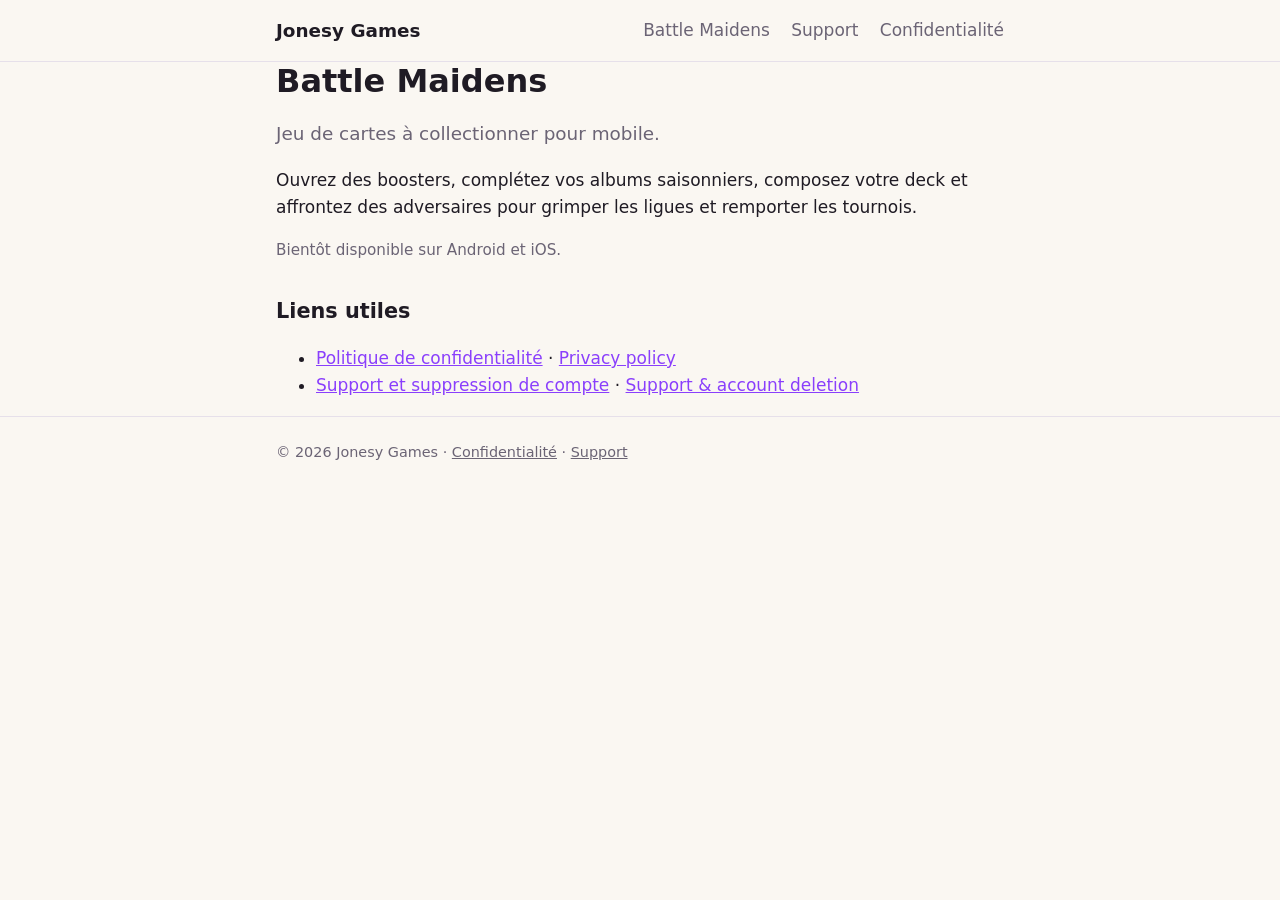
==== battle-maidens/index.html @ e8c1fdba "Site studio : accueil, Battle Maidens, confidentialité FR/EN, support, app-ads.txt" ====
<!doctype html>
<html lang="fr">
<head>
  <meta charset="utf-8">
  <meta name="viewport" content="width=device-width, initial-scale=1">
  <title>Battle Maidens</title>
  <meta name="description" content="Battle Maidens, jeu de cartes à collectionner par Jonesy Games.">
  <link rel="icon" href="/favicon.svg" type="image/svg+xml">
  <link rel="stylesheet" href="/style.css">
</head>
<body>
  <header>
    <div class="wrap">
      <a class="brand" href="/">Jonesy Games</a>
      <nav>
        <a href="/battle-maidens/">Battle Maidens</a>
        <a href="/support/">Support</a>
        <a href="/privacy/">Confidentialité</a>
      </nav>
    </div>
  </header>

  <main class="wrap">
    <h1>Battle Maidens</h1>
    <p class="lead">Jeu de cartes à collectionner pour mobile.</p>
    <p>Ouvrez des boosters, complétez vos albums saisonniers, composez votre deck et affrontez des adversaires pour grimper les ligues et remporter les tournois.</p>
    <p class="muted">Bientôt disponible sur Android et iOS.</p>

    <h2>Liens utiles</h2>
    <ul>
      <li><a href="/privacy/">Politique de confidentialité</a> · <a href="/en/privacy/" lang="en">Privacy policy</a></li>
      <li><a href="/support/">Support et suppression de compte</a> · <a href="/support/#en" lang="en">Support &amp; account deletion</a></li>
    </ul>
  </main>

  <footer>
    <div class="wrap">© 2026 Jonesy Games · <a href="/privacy/">Confidentialité</a> · <a href="/support/">Support</a></div>
  </footer>
</body>
</html>
---- style.css ----
:root {
  --bg: #faf7f2;
  --surface: #ffffff;
  --text: #1f1b24;
  --muted: #6b6475;
  --accent: #8a3ffc;
  --border: #e6e0ea;
  color-scheme: light dark;
}

@media (prefers-color-scheme: dark) {
  :root {
    --bg: #15131a;
    --surface: #1f1c26;
    --text: #ece8f1;
    --muted: #a59eb0;
    --accent: #b88cff;
    --border: #322d3c;
  }
}

* { box-sizing: border-box; }

body {
  margin: 0;
  background: var(--bg);
  color: var(--text);
  font: 17px/1.6 system-ui, -apple-system, "Segoe UI", Roboto, sans-serif;
}

.wrap {
  max-width: 760px;
  margin: 0 auto;
  padding: 0 16px;
}

header {
  border-bottom: 1px solid var(--border);
}

header .wrap {
  display: flex;
  flex-wrap: wrap;
  align-items: center;
  justify-content: space-between;
  gap: 8px 24px;
  padding-top: 16px;
  padding-bottom: 16px;
}

.brand {
  font-weight: 700;
  font-size: 1.15rem;
  color: var(--text);
  text-decoration: none;
}

nav a {
  margin-left: 16px;
  color: var(--muted);
  text-decoration: none;
}

nav a:first-child { margin-left: 0; }
nav a:hover { color: var(--accent); }

main { padding: 32px 0 48px; }

h1 { font-size: 2rem; line-height: 1.2; margin: 0 0 16px; }
h2 { font-size: 1.3rem; margin: 32px 0 8px; }
h3 { font-size: 1.05rem; margin: 24px 0 4px; }

a { color: var(--accent); }

.lead { font-size: 1.15rem; color: var(--muted); }
.muted { color: var(--muted); font-size: 0.95rem; }

.card {
  display: block;
  margin-top: 24px;
  padding: 20px 24px;
  background: var(--surface);
  border: 1px solid var(--border);
  border-radius: 12px;
  color: var(--text);
  text-decoration: none;
}

.card:hover { border-color: var(--accent); }
.card strong { display: block; font-size: 1.2rem; }

.notice {
  padding: 12px 16px;
  border-left: 3px solid var(--accent);
  background: var(--surface);
  border-radius: 4px;
  font-size: 0.95rem;
}

table {
  width: 100%;
  border-collapse: collapse;
  font-size: 0.95rem;
}

th, td {
  text-align: left;
  vertical-align: top;
  padding: 8px;
  border-bottom: 1px solid var(--border);
}

.table-scroll { overflow-x: auto; }

footer {
  border-top: 1px solid var(--border);
  padding: 24px 0;
  color: var(--muted);
  font-size: 0.9rem;
}

footer a { color: var(--muted); }
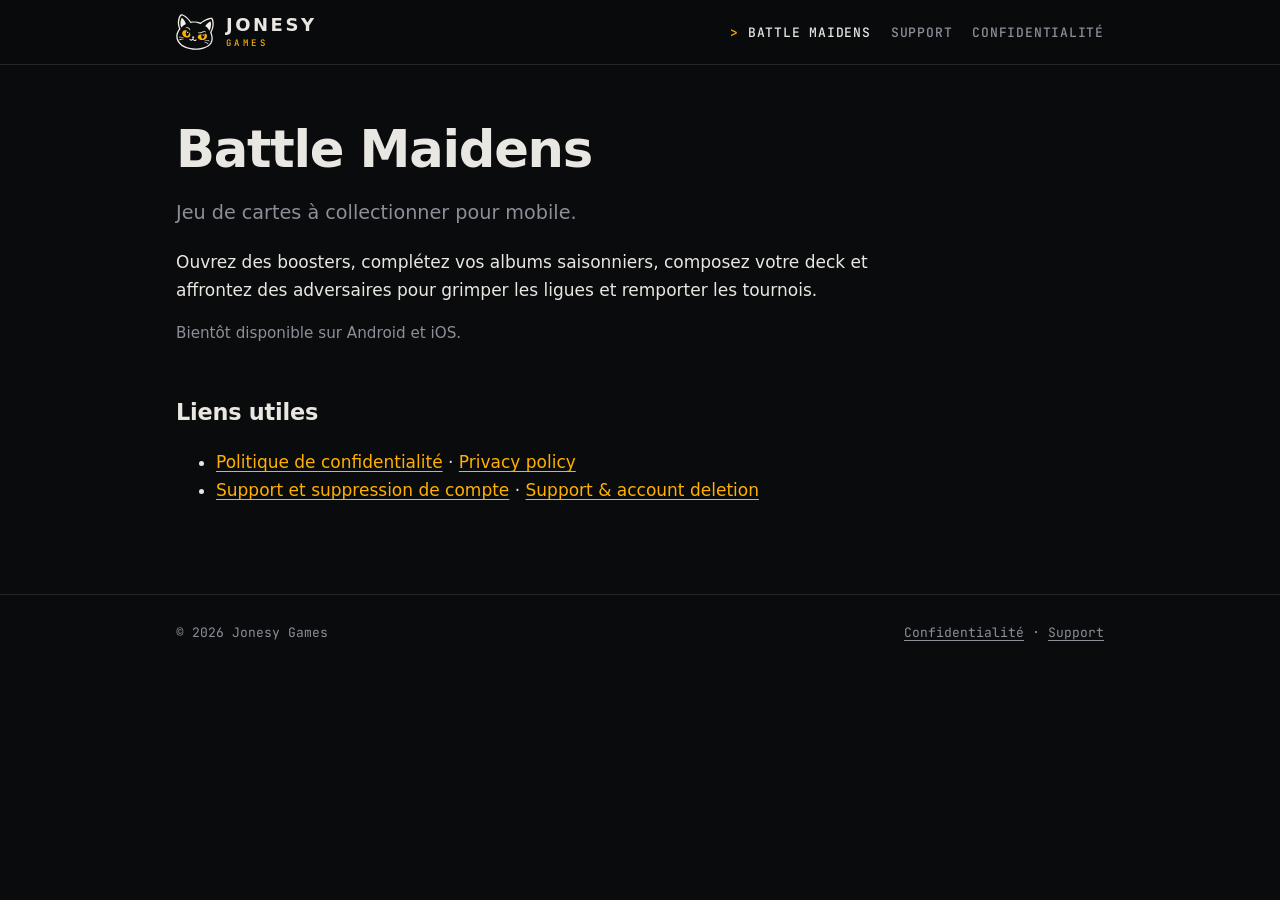
==== commit b35e2479: "Charte sombre, logo Jonesy (chat), favicons et aperçu de partage" ====
--- a/battle-maidens/index.html
+++ b/battle-maidens/index.html
@@ -5,15 +5,24 @@
   <meta name="viewport" content="width=device-width, initial-scale=1">
   <title>Battle Maidens</title>
   <meta name="description" content="Battle Maidens, jeu de cartes à collectionner par Jonesy Games.">
+  <meta name="theme-color" content="#0a0b0d">
+  <link rel="icon" href="/favicon.ico" sizes="48x48">
+  <link rel="apple-touch-icon" href="/apple-touch-icon.png">
+  <meta property="og:title" content="Battle Maidens">
+  <meta property="og:site_name" content="Jonesy Games">
+  <meta property="og:type" content="website">
+  <meta property="og:url" content="https://jonesygames.com/battle-maidens/">
+  <meta property="og:image" content="https://jonesygames.com/og-image.png">
+  <meta property="og:locale" content="fr_FR">
   <link rel="icon" href="/favicon.svg" type="image/svg+xml">
   <link rel="stylesheet" href="/style.css">
 </head>
 <body>
   <header>
     <div class="wrap">
-      <a class="brand" href="/">Jonesy Games</a>
+      <a class="brand" href="/" aria-label="Jonesy Games, accueil"><img src="/logo.svg" alt=""><span class="word">Jonesy<small>games</small></span></a>
       <nav>
-        <a href="/battle-maidens/">Battle Maidens</a>
+        <a href="/battle-maidens/" aria-current="page">Battle Maidens</a>
         <a href="/support/">Support</a>
         <a href="/privacy/">Confidentialité</a>
       </nav>
@@ -34,7 +43,7 @@
   </main>
 
   <footer>
-    <div class="wrap">© 2026 Jonesy Games · <a href="/privacy/">Confidentialité</a> · <a href="/support/">Support</a></div>
+    <div class="wrap"><span>© 2026 Jonesy Games</span><span><a href="/privacy/">Confidentialité</a> · <a href="/support/">Support</a></span></div>
   </footer>
 </body>
 </html>
--- a/style.css
+++ b/style.css
@@ -1,22 +1,26 @@
+@font-face {
+  font-family: "Space Grotesk";
+  src: url(/fonts/space-grotesk-latin.woff2) format("woff2");
+  font-weight: 300 700;
+  font-display: swap;
+}
+
+@font-face {
+  font-family: "JetBrains Mono";
+  src: url(/fonts/jetbrains-mono-latin.woff2) format("woff2");
+  font-weight: 100 800;
+  font-display: swap;
+}
+
 :root {
-  --bg: #faf7f2;
-  --surface: #ffffff;
-  --text: #1f1b24;
-  --muted: #6b6475;
-  --accent: #8a3ffc;
-  --border: #e6e0ea;
-  color-scheme: light dark;
-}
-
-@media (prefers-color-scheme: dark) {
-  :root {
-    --bg: #15131a;
-    --surface: #1f1c26;
-    --text: #ece8f1;
-    --muted: #a59eb0;
-    --accent: #b88cff;
-    --border: #322d3c;
-  }
+  --bg: #0a0b0d;
+  --panel: #111317;
+  --line: #23262d;
+  --text: #e9e7e2;
+  --muted: #8b8f98;
+  --amber: #ffb000;
+  --mono: "JetBrains Mono", ui-monospace, Consolas, monospace;
+  color-scheme: dark;
 }
 
 * { box-sizing: border-box; }
@@ -25,17 +29,29 @@
   margin: 0;
   background: var(--bg);
   color: var(--text);
-  font: 17px/1.6 system-ui, -apple-system, "Segoe UI", Roboto, sans-serif;
-}
+  font: 17px/1.65 "Space Grotesk", system-ui, sans-serif;
+  -webkit-font-smoothing: antialiased;
+}
+
+::selection { background: var(--amber); color: var(--bg); }
 
 .wrap {
-  max-width: 760px;
+  max-width: 960px;
   margin: 0 auto;
   padding: 0 16px;
 }
 
+a { color: var(--amber); text-underline-offset: 3px; }
+
+/* En-tête */
+
 header {
-  border-bottom: 1px solid var(--border);
+  position: sticky;
+  top: 0;
+  z-index: 10;
+  background: rgb(10 11 13 / 0.85);
+  backdrop-filter: blur(10px);
+  border-bottom: 1px solid var(--line);
 }
 
 header .wrap {
@@ -44,79 +60,155 @@
   align-items: center;
   justify-content: space-between;
   gap: 8px 24px;
-  padding-top: 16px;
-  padding-bottom: 16px;
+  padding-top: 14px;
+  padding-bottom: 14px;
 }
 
 .brand {
-  font-weight: 700;
-  font-size: 1.15rem;
+  display: flex;
+  align-items: center;
+  gap: 12px;
   color: var(--text);
   text-decoration: none;
 }
 
+.brand img { width: 38px; height: auto; display: block; }
+
+.word {
+  font-weight: 600;
+  font-size: 18px;
+  letter-spacing: 0.14em;
+  text-transform: uppercase;
+  line-height: 1;
+}
+
+.word small {
+  display: block;
+  margin-top: 5px;
+  font: 500 9px/1 var(--mono);
+  letter-spacing: 0.38em;
+  color: var(--amber);
+}
+
+nav { display: flex; flex-wrap: wrap; gap: 4px 20px; }
+
 nav a {
-  margin-left: 16px;
+  font: 500 13px/1 var(--mono);
+  letter-spacing: 0.06em;
+  text-transform: uppercase;
   color: var(--muted);
   text-decoration: none;
-}
-
-nav a:first-child { margin-left: 0; }
-nav a:hover { color: var(--accent); }
-
-main { padding: 32px 0 48px; }
-
-h1 { font-size: 2rem; line-height: 1.2; margin: 0 0 16px; }
-h2 { font-size: 1.3rem; margin: 32px 0 8px; }
-h3 { font-size: 1.05rem; margin: 24px 0 4px; }
-
-a { color: var(--accent); }
-
-.lead { font-size: 1.15rem; color: var(--muted); }
+  padding: 6px 0;
+}
+
+nav a:hover, nav a[aria-current] { color: var(--text); }
+nav a[aria-current]::before { content: "> "; color: var(--amber); }
+
+/* Contenu */
+
+main.wrap { padding-top: 56px; padding-bottom: 72px; }
+
+h1 {
+  font-size: clamp(2rem, 5vw, 3.2rem);
+  line-height: 1.1;
+  letter-spacing: -0.025em;
+  font-weight: 600;
+  margin: 0 0 20px;
+}
+
+h2 {
+  font-size: 1.4rem;
+  letter-spacing: -0.01em;
+  font-weight: 600;
+  margin: 48px 0 12px;
+}
+
+h3 { font-size: 1.05rem; font-weight: 600; margin: 28px 0 6px; }
+
+.label {
+  display: block;
+  font: 500 12px/1 var(--mono);
+  letter-spacing: 0.16em;
+  text-transform: uppercase;
+  color: var(--amber);
+  margin-bottom: 18px;
+}
+
+.lead { font-size: 1.2rem; color: var(--muted); max-width: 560px; }
 .muted { color: var(--muted); font-size: 0.95rem; }
 
-.card {
-  display: block;
-  margin-top: 24px;
-  padding: 20px 24px;
-  background: var(--surface);
-  border: 1px solid var(--border);
-  border-radius: 12px;
+/* Accueil */
+
+.hero {
+  display: grid;
+  grid-template-columns: 1.3fr 1fr;
+  align-items: center;
+  gap: 32px;
+  min-height: 44vh;
+}
+
+.hero-cat { width: 100%; max-width: 340px; justify-self: center; height: auto; }
+
+@media (max-width: 720px) {
+  .hero { grid-template-columns: 1fr; min-height: 0; }
+  .hero-cat { max-width: 220px; grid-row: 1; }
+}
+
+.section { margin-top: 88px; }
+
+.game {
+  display: grid;
+  gap: 6px;
+  padding: 28px;
+  background: var(--panel);
+  border: 1px solid var(--line);
+  border-radius: 4px;
   color: var(--text);
   text-decoration: none;
-}
-
-.card:hover { border-color: var(--accent); }
-.card strong { display: block; font-size: 1.2rem; }
+  transition: border-color 0.15s;
+}
+
+.game:hover { border-color: var(--amber); }
+.game strong { font-size: 1.5rem; letter-spacing: -0.01em; }
+.game .status { font: 500 12px/1 var(--mono); letter-spacing: 0.1em; text-transform: uppercase; color: var(--amber); }
+.game span:last-child { color: var(--muted); }
 
 .notice {
-  padding: 12px 16px;
-  border-left: 3px solid var(--accent);
-  background: var(--surface);
-  border-radius: 4px;
+  padding: 14px 18px;
+  border-left: 2px solid var(--amber);
+  background: var(--panel);
   font-size: 0.95rem;
 }
 
-table {
-  width: 100%;
-  border-collapse: collapse;
-  font-size: 0.95rem;
-}
+table { width: 100%; border-collapse: collapse; font-size: 0.95rem; }
 
 th, td {
   text-align: left;
   vertical-align: top;
-  padding: 8px;
-  border-bottom: 1px solid var(--border);
-}
+  padding: 10px 8px;
+  border-bottom: 1px solid var(--line);
+}
+
+th { font: 500 12px/1.4 var(--mono); letter-spacing: 0.08em; text-transform: uppercase; color: var(--muted); }
 
 .table-scroll { overflow-x: auto; }
 
+hr { border: 0; border-top: 1px solid var(--line); margin: 64px 0; }
+
+code { font-family: var(--mono); font-size: 0.9em; }
+
+/* Pied de page */
+
 footer {
-  border-top: 1px solid var(--border);
-  padding: 24px 0;
+  border-top: 1px solid var(--line);
+  padding: 28px 0;
   color: var(--muted);
-  font-size: 0.9rem;
-}
-
+  font: 13px/1.6 var(--mono);
+}
+
+footer .wrap { display: flex; flex-wrap: wrap; justify-content: space-between; gap: 8px 24px; }
 footer a { color: var(--muted); }
+footer a:hover { color: var(--text); }
+
+/* Longueur de ligne confortable pour les pages de texte */
+main > p, main > ul, main > ol, main section > p, main section > ol { max-width: 720px; }
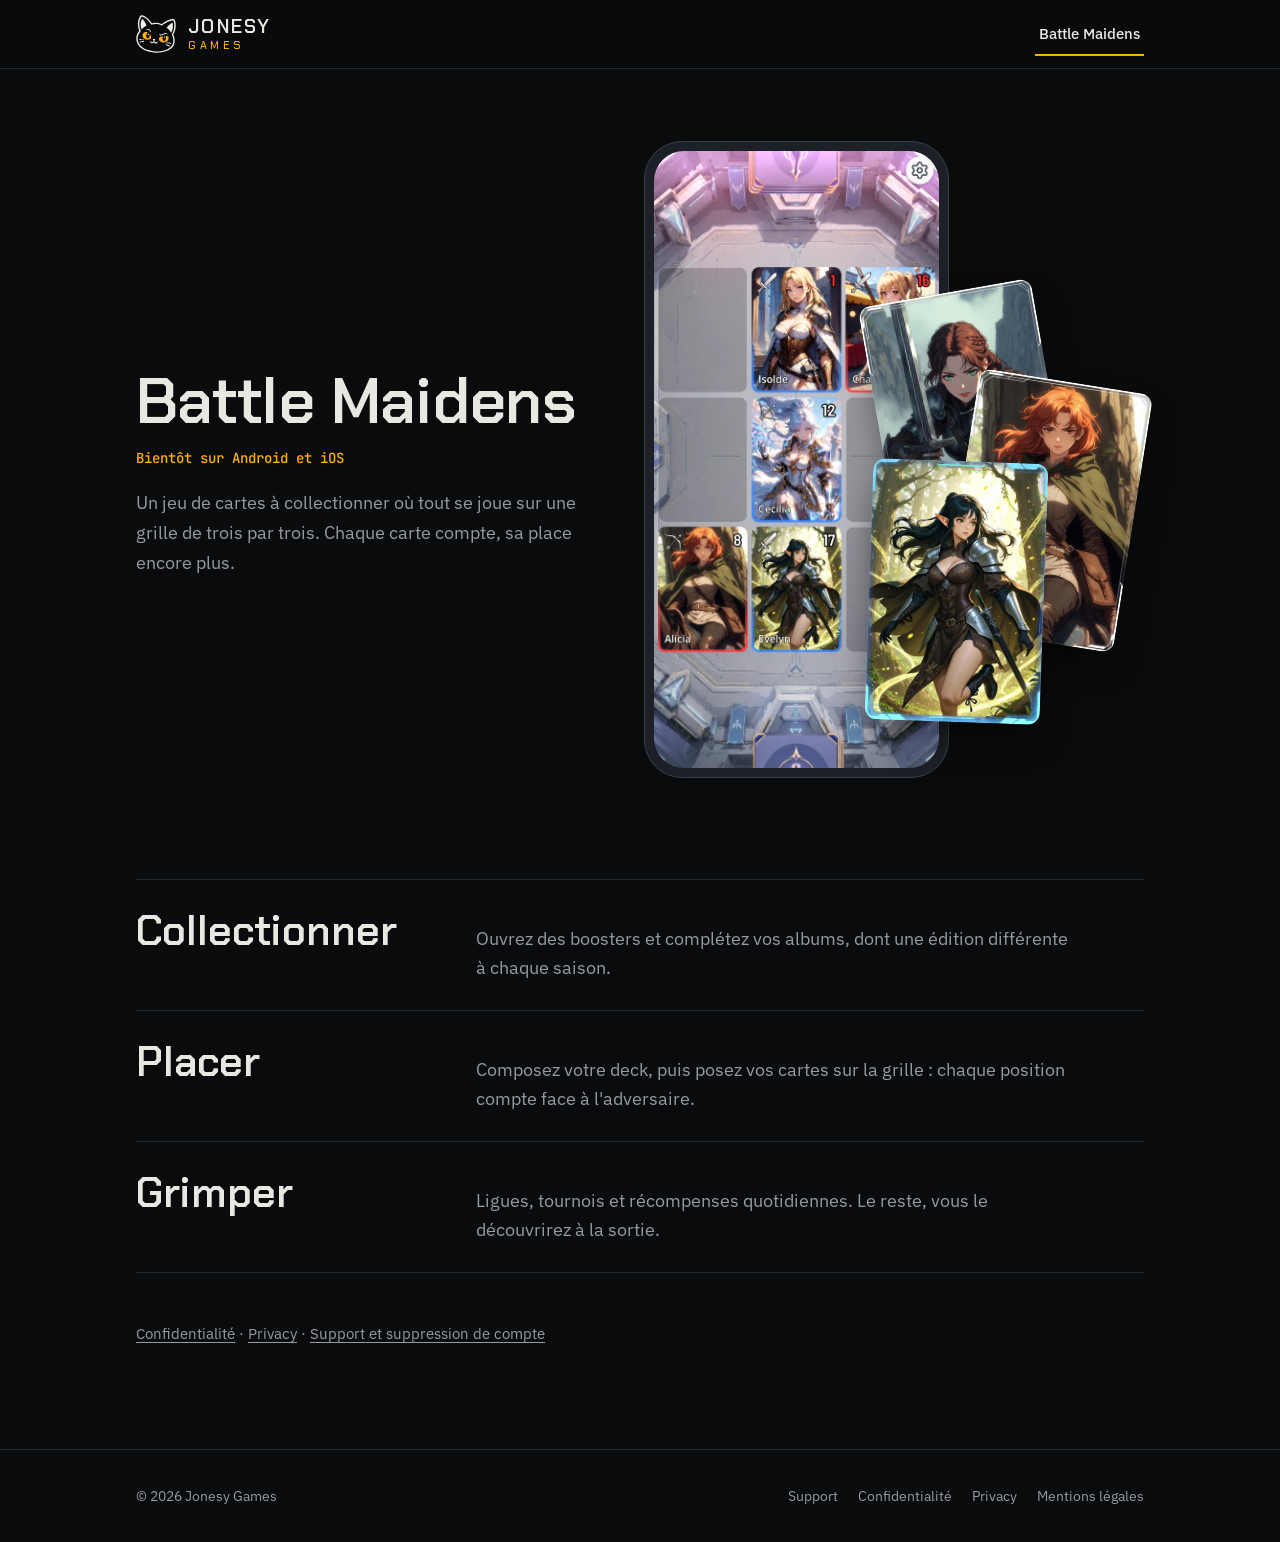
==== commit b7ec1548: "Refonte de la vitrine : section Battle Maidens, typo Chakra Petch, chat animé, mentions légales - Se" ====
--- a/battle-maidens/index.html
+++ b/battle-maidens/index.html
@@ -12,7 +12,7 @@
   <meta property="og:site_name" content="Jonesy Games">
   <meta property="og:type" content="website">
   <meta property="og:url" content="https://jonesygames.com/battle-maidens/">
-  <meta property="og:image" content="https://jonesygames.com/og-image.png">
+  <meta property="og:image" content="https://jonesygames.com/og-battle-maidens.png">
   <meta property="og:locale" content="fr_FR">
   <link rel="icon" href="/favicon.svg" type="image/svg+xml">
   <link rel="stylesheet" href="/style.css">
@@ -23,27 +23,53 @@
       <a class="brand" href="/" aria-label="Jonesy Games, accueil"><img src="/logo.svg" alt=""><span class="word">Jonesy<small>games</small></span></a>
       <nav>
         <a href="/battle-maidens/" aria-current="page">Battle Maidens</a>
-        <a href="/support/">Support</a>
-        <a href="/privacy/">Confidentialité</a>
       </nav>
     </div>
   </header>
 
   <main class="wrap">
-    <h1>Battle Maidens</h1>
-    <p class="lead">Jeu de cartes à collectionner pour mobile.</p>
-    <p>Ouvrez des boosters, complétez vos albums saisonniers, composez votre deck et affrontez des adversaires pour grimper les ligues et remporter les tournois.</p>
-    <p class="muted">Bientôt disponible sur Android et iOS.</p>
+    <section class="game game-page">
+      <div>
+        <h1>Battle Maidens</h1>
+        <p class="status">Bientôt sur Android et iOS</p>
+        <p class="lead">Un jeu de cartes à collectionner où tout se joue sur une grille de trois par trois. Chaque carte compte, sa place encore plus.</p>
+      </div>
+      <div class="showcase large">
+        <div class="phone"><img src="/img/battle-maidens-combat.webp" width="595" height="1288" alt="Écran de combat de Battle Maidens : des cartes de personnages placées sur une grille de trois par trois."></div>
+        <img class="card c1" src="/img/card-enora.webp" width="392" height="584" alt="Carte d'Enora, guerrière en armure.">
+        <img class="card c2" src="/img/card-alicia.webp" width="392" height="584" alt="Carte d'Alicia, archère en cape.">
+        <img class="card c3" src="/img/card-evelyn.webp" width="392" height="584" alt="Carte d'Evelyn, guerrière elfe, rareté rare.">
+      </div>
+    </section>
 
-    <h2>Liens utiles</h2>
-    <ul>
-      <li><a href="/privacy/">Politique de confidentialité</a> · <a href="/en/privacy/" lang="en">Privacy policy</a></li>
-      <li><a href="/support/">Support et suppression de compte</a> · <a href="/support/#en" lang="en">Support &amp; account deletion</a></li>
-    </ul>
+    <section class="rows" aria-label="Le jeu en bref">
+      <div class="row">
+        <h2>Collectionner</h2>
+        <p>Ouvrez des boosters et complétez vos albums, dont une édition différente à chaque saison.</p>
+      </div>
+      <div class="row">
+        <h2>Placer</h2>
+        <p>Composez votre deck, puis posez vos cartes sur la grille : chaque position compte face à l'adversaire.</p>
+      </div>
+      <div class="row">
+        <h2>Grimper</h2>
+        <p>Ligues, tournois et récompenses quotidiennes. Le reste, vous le découvrirez à la sortie.</p>
+      </div>
+    </section>
+
+    <p class="legal-line"><a href="/privacy/">Confidentialité</a> · <a href="/en/privacy/" lang="en">Privacy</a> · <a href="/support/">Support et suppression de compte</a></p>
   </main>
 
   <footer>
-    <div class="wrap"><span>© 2026 Jonesy Games</span><span><a href="/privacy/">Confidentialité</a> · <a href="/support/">Support</a></span></div>
+    <div class="wrap">
+      <span>© 2026 Jonesy Games</span>
+      <nav aria-label="Liens utiles">
+        <a href="/support/">Support</a>
+        <a href="/privacy/">Confidentialité</a>
+        <a href="/en/privacy/" lang="en">Privacy</a>
+        <a href="/mentions-legales/">Mentions légales</a>
+      </nav>
+    </div>
   </footer>
 </body>
 </html>
--- a/style.css
+++ b/style.css
@@ -1,14 +1,28 @@
 @font-face {
-  font-family: "Space Grotesk";
-  src: url(/fonts/space-grotesk-latin.woff2) format("woff2");
-  font-weight: 300 700;
+  font-family: "Chakra Petch";
+  src: url(/fonts/chakra-petch-500-latin.woff2) format("woff2");
+  font-weight: 500;
+  font-display: swap;
+}
+
+@font-face {
+  font-family: "Chakra Petch";
+  src: url(/fonts/chakra-petch-600-latin.woff2) format("woff2");
+  font-weight: 600;
+  font-display: swap;
+}
+
+@font-face {
+  font-family: "IBM Plex Sans";
+  src: url(/fonts/ibm-plex-sans-latin.woff2) format("woff2");
+  font-weight: 400 600;
   font-display: swap;
 }
 
 @font-face {
   font-family: "JetBrains Mono";
   src: url(/fonts/jetbrains-mono-latin.woff2) format("woff2");
-  font-weight: 100 800;
+  font-weight: 400 500;
   font-display: swap;
 }
 
@@ -17,8 +31,9 @@
   --panel: #111317;
   --line: #23262d;
   --text: #e9e7e2;
-  --muted: #8b8f98;
+  --muted: #959aa3;
   --amber: #ffb000;
+  --display: "Chakra Petch", system-ui, sans-serif;
   --mono: "JetBrains Mono", ui-monospace, Consolas, monospace;
   color-scheme: dark;
 }
@@ -29,39 +44,46 @@
   margin: 0;
   background: var(--bg);
   color: var(--text);
-  font: 17px/1.65 "Space Grotesk", system-ui, sans-serif;
+  font: 17px/1.65 "IBM Plex Sans", system-ui, sans-serif;
   -webkit-font-smoothing: antialiased;
 }
 
 ::selection { background: var(--amber); color: var(--bg); }
 
+a { color: var(--amber); text-underline-offset: 3px; }
+
+:focus-visible {
+  outline: 2px solid var(--amber);
+  outline-offset: 3px;
+  border-radius: 2px;
+}
+
 .wrap {
-  max-width: 960px;
+  max-width: 1040px;
   margin: 0 auto;
   padding: 0 16px;
 }
 
-a { color: var(--amber); text-underline-offset: 3px; }
-
 /* En-tête */
 
-header {
-  position: sticky;
-  top: 0;
-  z-index: 10;
-  background: rgb(10 11 13 / 0.85);
-  backdrop-filter: blur(10px);
-  border-bottom: 1px solid var(--line);
-}
+header { border-bottom: 1px solid var(--line); }
 
 header .wrap {
   display: flex;
-  flex-wrap: wrap;
   align-items: center;
   justify-content: space-between;
-  gap: 8px 24px;
-  padding-top: 14px;
-  padding-bottom: 14px;
+  gap: 16px;
+  min-height: 68px;
+}
+
+@media (min-width: 720px) {
+  header {
+    position: sticky;
+    top: 0;
+    z-index: 10;
+    background: rgb(10 11 13 / 0.88);
+    backdrop-filter: blur(10px);
+  }
 }
 
 .brand {
@@ -72,106 +94,194 @@
   text-decoration: none;
 }
 
-.brand img { width: 38px; height: auto; display: block; }
+.brand img { width: 40px; height: auto; display: block; }
 
 .word {
+  font-family: var(--display);
   font-weight: 600;
-  font-size: 18px;
-  letter-spacing: 0.14em;
+  font-size: 19px;
+  letter-spacing: 0.12em;
   text-transform: uppercase;
   line-height: 1;
 }
 
 .word small {
   display: block;
-  margin-top: 5px;
-  font: 500 9px/1 var(--mono);
-  letter-spacing: 0.38em;
+  margin-top: 4px;
+  font-size: 11px;
+  font-weight: 500;
+  letter-spacing: 0.32em;
   color: var(--amber);
 }
 
-nav { display: flex; flex-wrap: wrap; gap: 4px 20px; }
+nav { display: flex; gap: 8px; }
 
 nav a {
-  font: 500 13px/1 var(--mono);
-  letter-spacing: 0.06em;
-  text-transform: uppercase;
+  display: inline-flex;
+  align-items: center;
+  min-height: 44px;
+  padding: 0 4px;
+  font-size: 15px;
+  font-weight: 500;
   color: var(--muted);
   text-decoration: none;
-  padding: 6px 0;
 }
 
 nav a:hover, nav a[aria-current] { color: var(--text); }
-nav a[aria-current]::before { content: "> "; color: var(--amber); }
+nav a[aria-current] { border-bottom: 2px solid var(--amber); padding-top: 2px; }
 
 /* Contenu */
 
-main.wrap { padding-top: 56px; padding-bottom: 72px; }
+main.wrap { padding-top: 56px; padding-bottom: 88px; }
+
+h1, h2, h3 { font-family: var(--display); font-weight: 600; }
 
 h1 {
-  font-size: clamp(2rem, 5vw, 3.2rem);
-  line-height: 1.1;
-  letter-spacing: -0.025em;
+  font-size: clamp(2.1rem, 5.4vw, 3.6rem);
+  line-height: 1.05;
+  letter-spacing: -0.01em;
+  margin: 0 0 20px;
+}
+
+h2 {
+  font-size: clamp(1.5rem, 3vw, 2rem);
+  line-height: 1.15;
+  margin: 56px 0 14px;
+}
+
+h3 { font-size: 1.1rem; margin: 28px 0 6px; }
+
+.lead { font-size: 1.15rem; color: var(--muted); max-width: 34em; }
+.muted { color: var(--muted); font-size: 0.95rem; }
+
+.status {
+  margin: -6px 0 18px;
+  font: 500 14px/1.4 var(--mono);
+  color: var(--amber);
+}
+
+.more { font-weight: 600; text-decoration: none; }
+.more span { display: inline-block; transition: transform 0.15s ease; }
+.more:hover span { transform: translateX(3px); }
+
+.button {
+  display: inline-flex;
+  align-items: center;
+  gap: 10px;
+  min-height: 48px;
+  padding: 0 22px;
+  margin-top: 12px;
+  background: var(--amber);
+  color: var(--bg);
   font-weight: 600;
-  margin: 0 0 20px;
-}
-
-h2 {
-  font-size: 1.4rem;
-  letter-spacing: -0.01em;
-  font-weight: 600;
-  margin: 48px 0 12px;
-}
-
-h3 { font-size: 1.05rem; font-weight: 600; margin: 28px 0 6px; }
-
-.label {
-  display: block;
-  font: 500 12px/1 var(--mono);
-  letter-spacing: 0.16em;
-  text-transform: uppercase;
-  color: var(--amber);
-  margin-bottom: 18px;
-}
-
-.lead { font-size: 1.2rem; color: var(--muted); max-width: 560px; }
-.muted { color: var(--muted); font-size: 0.95rem; }
+  text-decoration: none;
+  border-radius: 4px;
+  transition: transform 0.15s ease;
+}
+
+.button:hover { transform: translateY(-1px); }
+.button span { transition: transform 0.15s ease; }
+.button:hover span { transform: translateX(3px); }
 
 /* Accueil */
 
 .hero {
   display: grid;
-  grid-template-columns: 1.3fr 1fr;
-  align-items: center;
-  gap: 32px;
-  min-height: 44vh;
-}
-
-.hero-cat { width: 100%; max-width: 340px; justify-self: center; height: auto; }
-
-@media (max-width: 720px) {
-  .hero { grid-template-columns: 1fr; min-height: 0; }
-  .hero-cat { max-width: 220px; grid-row: 1; }
-}
-
-.section { margin-top: 88px; }
+  grid-template-columns: 1.25fr 1fr;
+  align-items: center;
+  gap: 40px;
+  padding: 24px 0 72px;
+}
+
+.hero-cat { width: 100%; max-width: 440px; height: auto; justify-self: end; overflow: visible; position: relative; z-index: 1; margin-bottom: -132px; }
+
+/* Le chat cligne des yeux de temps en temps */
+.lid { transform-box: fill-box; transform-origin: 50% 0; transform: scaleY(0); animation: blink 6s infinite 2s; }
+@keyframes blink {
+  0%, 94%, 100% { transform: scaleY(0); }
+  96% { transform: scaleY(1); }
+}
+@media (prefers-reduced-motion: reduce) { .lid { animation: none; } }
 
 .game {
   display: grid;
-  gap: 6px;
-  padding: 28px;
-  background: var(--panel);
-  border: 1px solid var(--line);
-  border-radius: 4px;
-  color: var(--text);
-  text-decoration: none;
-  transition: border-color 0.15s;
-}
-
-.game:hover { border-color: var(--amber); }
-.game strong { font-size: 1.5rem; letter-spacing: -0.01em; }
-.game .status { font: 500 12px/1 var(--mono); letter-spacing: 0.1em; text-transform: uppercase; color: var(--amber); }
-.game span:last-child { color: var(--muted); }
+  grid-template-columns: minmax(0, 440px) 1fr;
+  align-items: center;
+  gap: 56px;
+  padding: 72px 0;
+  border-top: 1px solid var(--line);
+  border-bottom: 1px solid var(--line);
+}
+
+.game h2 { margin: 0 0 14px; font-size: clamp(2rem, 4vw, 2.8rem); }
+
+.phone {
+  width: 270px;
+  padding: 9px;
+  background: #1d2026;
+  border: 1px solid #3a3f49;
+  border-radius: 38px;
+}
+
+.phone img { display: block; width: 100%; height: auto; border-radius: 30px; }
+
+.features { list-style: none; padding: 0; margin: 24px 0 0; display: grid; gap: 14px; }
+.features li { padding-left: 22px; position: relative; }
+.features li::before { content: ""; position: absolute; left: 0; top: 0.62em; width: 10px; height: 2px; background: var(--amber); }
+.features strong { font-weight: 600; }
+
+.about { max-width: 640px; }
+
+/* Vitrine du jeu : le téléphone et un éventail de cartes qui déborde sur son coin */
+.showcase { position: relative; width: 100%; aspect-ratio: 440 / 600; }
+.showcase .phone { position: absolute; left: 0; top: 0; width: 61%; }
+.showcase .card {
+  position: absolute;
+  width: 35%;
+  height: auto;
+  border-radius: 7% / 4.7%;
+  box-shadow: 0 18px 40px -12px rgb(0 0 0 / 0.7);
+  transition: transform 0.35s cubic-bezier(.2,.8,.2,1);
+}
+.showcase .c1 { left: 50%; top: 30%; transform: rotate(-5deg); }
+.showcase .c2 { left: 63%; top: 35%; transform: rotate(9deg); }
+.showcase .c3 { left: 45%; top: 47%; transform: rotate(2deg); }
+@media (min-width: 761px) { .showcase.large .c1 { left: 47%; top: 22%; transform: rotate(-10deg); } }
+.showcase:hover .c1 { transform: translate(-6%, -4%) rotate(-10deg); }
+.showcase:hover .c2 { transform: translate(8%, -2%) rotate(15deg); }
+.showcase:hover .c3 { transform: translateY(-3%) rotate(0deg); }
+@media (prefers-reduced-motion: reduce) { .showcase .card { transition: none; } }
+
+
+.rows { border-top: 1px solid var(--line); }
+.row {
+  display: grid;
+  grid-template-columns: minmax(0, 300px) 1fr;
+  align-items: baseline;
+  gap: 8px 40px;
+  padding: 28px 0;
+  border-bottom: 1px solid var(--line);
+}
+.row h2 { margin: 0; font-size: clamp(1.8rem, 3.6vw, 2.6rem); }
+.row p { margin: 0; max-width: 34em; color: var(--muted); font-size: 1.1rem; }
+
+.closing { padding: 72px 0 8px; }
+.closing h2 { margin-top: 0; }
+
+.legal-line { margin-top: 48px; color: var(--muted); font-size: 0.95rem; }
+.legal-line a { color: var(--muted); }
+
+@media (max-width: 760px) {
+  main.wrap { padding-top: 32px; }
+  .showcase, .showcase.large { justify-self: center; width: min(360px, 92vw); }
+  .row { grid-template-columns: 1fr; }
+  .hero { grid-template-columns: 1fr; gap: 16px; padding-bottom: 48px; }
+  .hero-cat { max-width: 200px; grid-row: 1; justify-self: start; margin-bottom: 0; }
+  .game { grid-template-columns: 1fr; gap: 32px; padding: 48px 0; }
+  .game > .phone { width: min(260px, 72vw); justify-self: center; }
+}
+
+/* Pages de texte */
 
 .notice {
   padding: 14px 18px;
@@ -189,13 +299,14 @@
   border-bottom: 1px solid var(--line);
 }
 
-th { font: 500 12px/1.4 var(--mono); letter-spacing: 0.08em; text-transform: uppercase; color: var(--muted); }
+th { font-size: 0.85rem; font-weight: 600; color: var(--muted); }
 
 .table-scroll { overflow-x: auto; }
 
 hr { border: 0; border-top: 1px solid var(--line); margin: 64px 0; }
 
-code { font-family: var(--mono); font-size: 0.9em; }
+/* Longueur de ligne confortable pour les pages de texte */
+main > p, main > ul, main > ol, main section > p, main section > ol { max-width: 720px; }
 
 /* Pied de page */
 
@@ -203,12 +314,19 @@
   border-top: 1px solid var(--line);
   padding: 28px 0;
   color: var(--muted);
-  font: 13px/1.6 var(--mono);
-}
-
-footer .wrap { display: flex; flex-wrap: wrap; justify-content: space-between; gap: 8px 24px; }
+  font-size: 14px;
+}
+
+footer .wrap { display: flex; flex-wrap: wrap; align-items: center; justify-content: space-between; gap: 8px 24px; }
+footer nav { flex-wrap: wrap; gap: 0 20px; }
+footer nav a { min-height: 36px; font-size: 14px; font-weight: 400; padding: 0; }
 footer a { color: var(--muted); }
 footer a:hover { color: var(--text); }
 
-/* Longueur de ligne confortable pour les pages de texte */
-main > p, main > ul, main > ol, main section > p, main section > ol { max-width: 720px; }
+.game-page { border: 0; padding: 16px 0 56px; grid-template-columns: 1fr minmax(0, 500px); }
+.game-page h1 { font-size: clamp(2.4rem, 6vw, 4rem); }
+@media (max-width: 760px) { .game-page { grid-template-columns: 1fr; } }
+
+/* L'ancre du bouton ne doit pas finir sous l'en-tête collant */
+#battle-maidens { scroll-margin-top: 72px; }
+@media (prefers-reduced-motion: no-preference) { html { scroll-behavior: smooth; } }
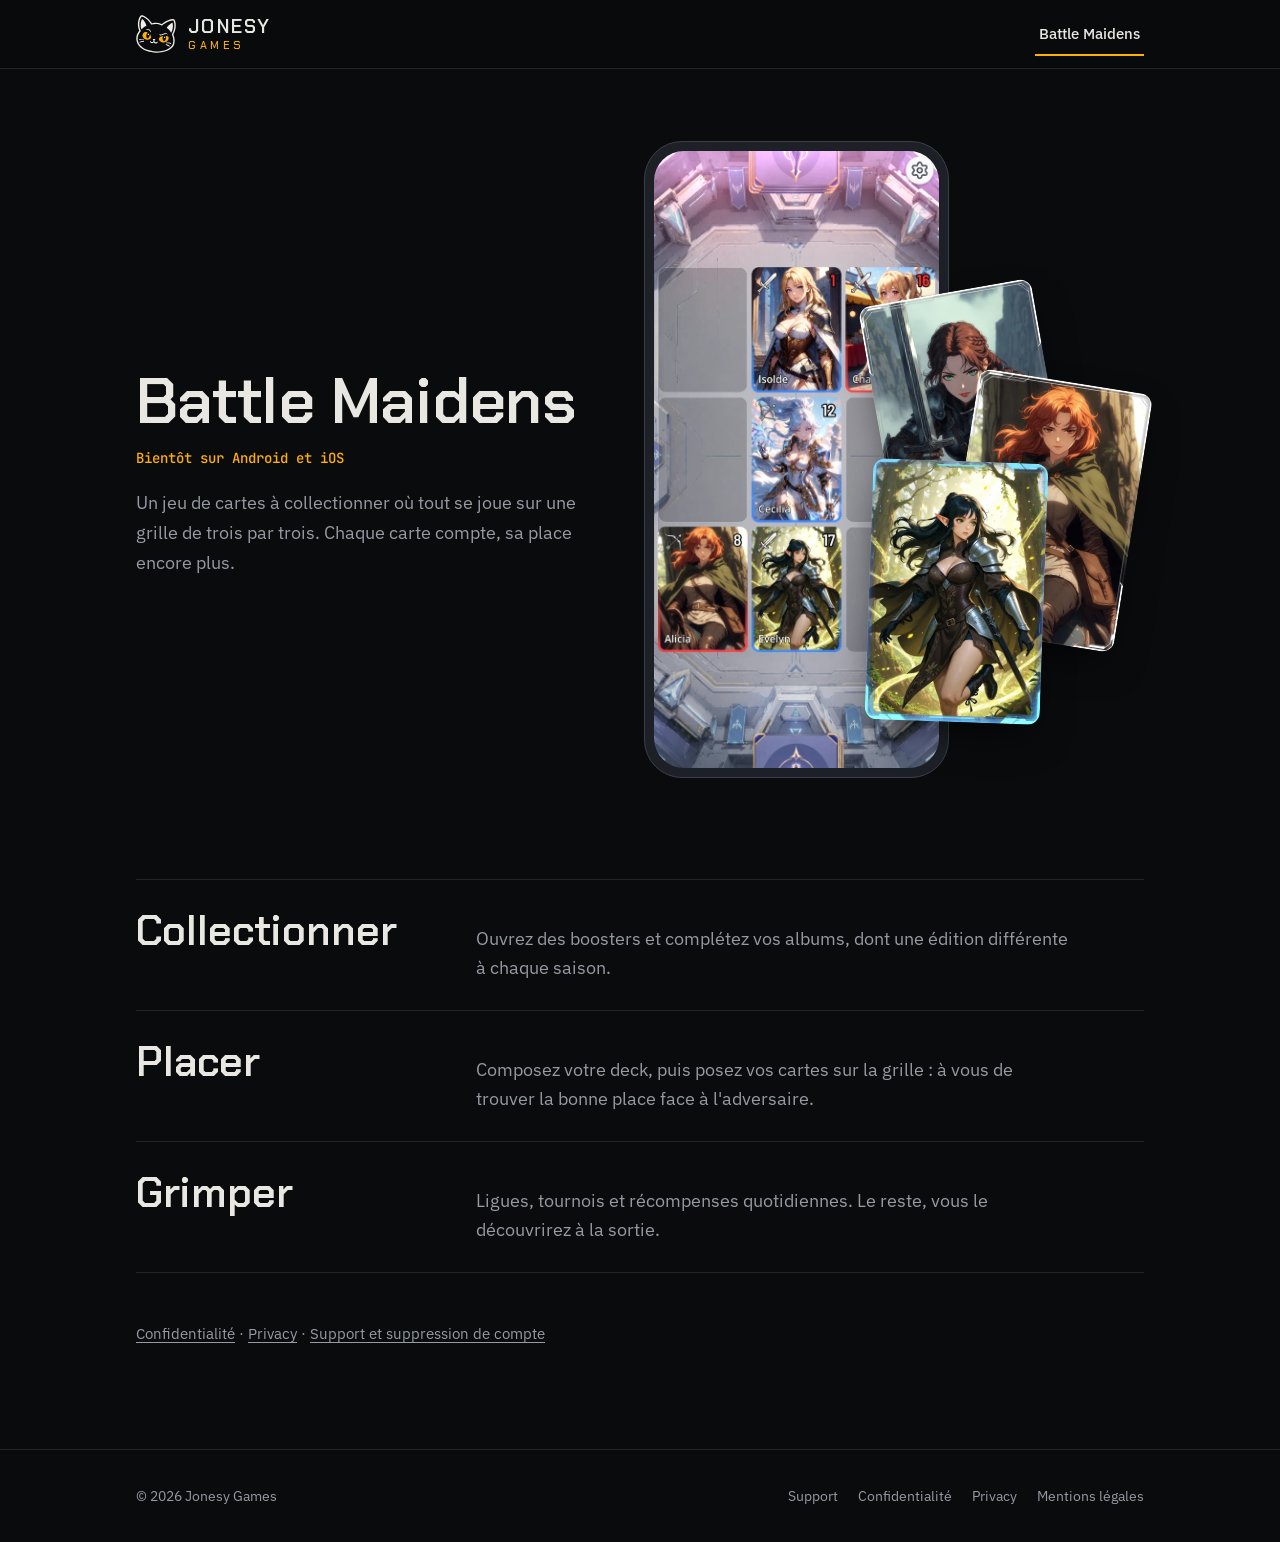
==== commit 22aef8fc: "Amélioration des descriptions du jeu Battle Maidens sur la page d'accueil" ====
--- a/battle-maidens/index.html
+++ b/battle-maidens/index.html
@@ -49,7 +49,7 @@
       </div>
       <div class="row">
         <h2>Placer</h2>
-        <p>Composez votre deck, puis posez vos cartes sur la grille : chaque position compte face à l'adversaire.</p>
+        <p>Composez votre deck, puis posez vos cartes sur la grille : à vous de trouver la bonne place face à l'adversaire.</p>
       </div>
       <div class="row">
         <h2>Grimper</h2>
--- a/style.css
+++ b/style.css
@@ -330,3 +330,8 @@
 /* L'ancre du bouton ne doit pas finir sous l'en-tête collant */
 #battle-maidens { scroll-margin-top: 72px; }
 @media (prefers-reduced-motion: no-preference) { html { scroll-behavior: smooth; } }
+
+/* Page 404 */
+.lost { display: grid; grid-template-columns: minmax(0, 260px) 1fr; align-items: center; gap: 48px; min-height: 60vh; }
+.lost-cat { width: 100%; height: auto; }
+@media (max-width: 760px) { .lost { grid-template-columns: 1fr; gap: 24px; min-height: 0; } .lost-cat { max-width: 160px; } }
